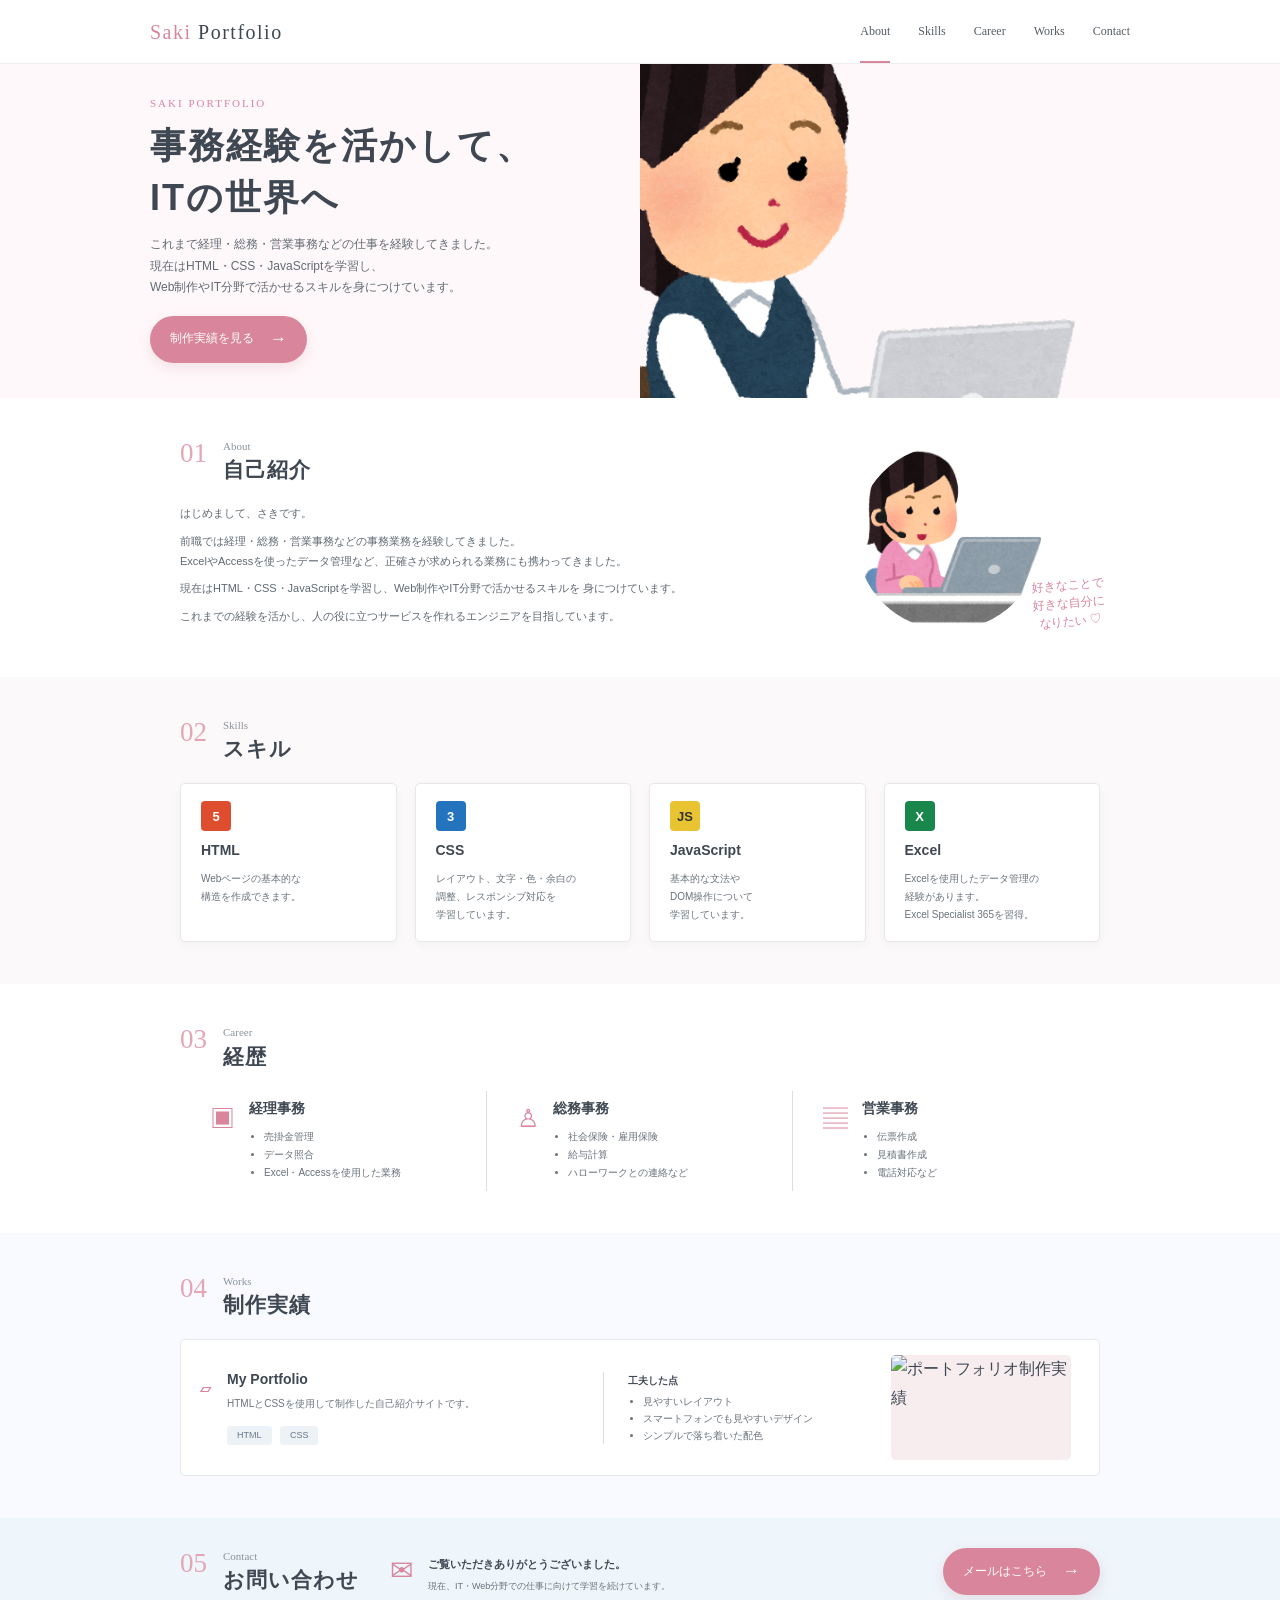
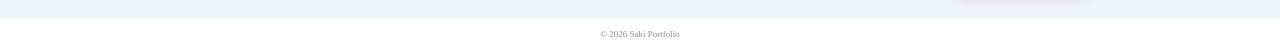
==== index.html @ 509fdba1 "Add files via upload" ====
<!DOCTYPE html>
<html lang="ja">
<head>
  <meta charset="UTF-8">
  <meta name="viewport" content="width=device-width, initial-scale=1.0">
  <title>Saki Portfolio</title>
  <link rel="stylesheet" href="style.css">
</head>

<body>
  <header class="header">
    <div class="header-inner">
      <a class="logo" href="#about">Saki <span>Portfolio</span></a>

      <nav class="nav">
        <a class="active" href="#about">About</a>
        <a href="#skills">Skills</a>
        <a href="#career">Career</a>
        <a href="#works">Works</a>
        <a href="#contact">Contact</a>
      </nav>
    </div>
  </header>

  <main>
    <!-- Hero -->
    <section class="hero" id="about">
      <div class="hero-inner">
        <div class="hero-text">
          <p class="eyebrow">SAKI PORTFOLIO</p>
          <h1>事務経験を活かして、<br>ITの世界へ</h1>
          <p class="lead">
            これまで経理・総務・営業事務などの仕事を経験してきました。<br>
            現在はHTML・CSS・JavaScriptを学習し、<br>
            Web制作やIT分野で活かせるスキルを身につけています。
          </p>
          <a class="button" href="#works">制作実績を見る <span>→</span></a>
        </div>

        <div class="hero-image">
          <img src="working.png" alt="働く女性.png">
        </div>
      </div>
    </section>

    <!-- About -->
    <section class="section about">
      <div class="section-inner about-grid">
        <div>
          <div class="section-heading">
            <span class="number">01</span>
            <div>
              <p>About</p>
              <h2>自己紹介</h2>
            </div>
          </div>

          <div class="about-text">
            <p>はじめまして、さきです。</p>
            <p>
              前職では経理・総務・営業事務などの事務業務を経験してきました。<br>
              ExcelやAccessを使ったデータ管理など、正確さが求められる業務にも携わってきました。
            </p>
            <p>
              現在はHTML・CSS・JavaScriptを学習し、Web制作やIT分野で活かせるスキルを
              身につけています。
            </p>
            <p>
              これまでの経験を活かし、人の役に立つサービスを作れるエンジニアを目指しています。
            </p>
          </div>
        </div>

        <div class="profile">
          <img src="working2.png" alt="プロフィールイメージ">
          <p class="hand-note">好きなことで<br>好きな自分に<br>なりたい ♡</p>
        </div>
      </div>
    </section>

    <!-- Skills -->
    <section class="section skills" id="skills">
      <div class="section-inner">
        <div class="section-heading">
          <span class="number">02</span>
          <div>
            <p>Skills</p>
            <h2>スキル</h2>
          </div>
        </div>

        <div class="skill-grid">
          <article class="skill-card">
            <div class="skill-icon html">5</div>
            <h3>HTML</h3>
            <p>Webページの基本的な<br>構造を作成できます。</p>
          </article>

          <article class="skill-card">
            <div class="skill-icon css">3</div>
            <h3>CSS</h3>
            <p>レイアウト、文字・色・余白の<br>調整、レスポンシブ対応を<br>学習しています。</p>
          </article>

          <article class="skill-card">
            <div class="skill-icon js">JS</div>
            <h3>JavaScript</h3>
            <p>基本的な文法や<br>DOM操作について<br>学習しています。</p>
          </article>

          <article class="skill-card">
            <div class="skill-icon excel">X</div>
            <h3>Excel</h3>
            <p>Excelを使用したデータ管理の<br>経験があります。<br>Excel Specialist 365を習得。</p>
          </article>
        </div>
      </div>
    </section>

    <!-- Career -->
    <section class="section career" id="career">
      <div class="section-inner">
        <div class="section-heading">
          <span class="number">03</span>
          <div>
            <p>Career</p>
            <h2>経歴</h2>
          </div>
        </div>

        <div class="career-grid">
          <article class="career-item">
            <div class="career-icon">▣</div>
            <div>
              <h3>経理事務</h3>
              <ul>
                <li>売掛金管理</li>
                <li>データ照合</li>
                <li>Excel・Accessを使用した業務</li>
              </ul>
            </div>
          </article>

          <article class="career-item">
            <div class="career-icon">♙</div>
            <div>
              <h3>総務事務</h3>
              <ul>
                <li>社会保険・雇用保険</li>
                <li>給与計算</li>
                <li>ハローワークとの連絡など</li>
              </ul>
            </div>
          </article>

          <article class="career-item">
            <div class="career-icon">▤</div>
            <div>
              <h3>営業事務</h3>
              <ul>
                <li>伝票作成</li>
                <li>見積書作成</li>
                <li>電話対応など</li>
              </ul>
            </div>
          </article>
        </div>
      </div>
    </section>

    <!-- Works -->
    <section class="section works" id="works">
      <div class="section-inner">
        <div class="section-heading">
          <span class="number">04</span>
          <div>
            <p>Works</p>
            <h2>制作実績</h2>
          </div>
        </div>

        <div class="work-card">
          <div class="work-info">
            <div class="work-icon">▱</div>
            <div>
              <h3>My Portfolio</h3>
              <p>HTMLとCSSを使用して制作した自己紹介サイトです。</p>
              <div class="tags">
                <span>HTML</span>
                <span>CSS</span>
              </div>
            </div>
          </div>

          <div class="work-point">
            <h4>工夫した点</h4>
            <ul>
              <li>見やすいレイアウト</li>
              <li>スマートフォンでも見やすいデザイン</li>
              <li>シンプルで落ち着いた配色</li>
            </ul>
          </div>

          <img class="work-thumb" src="work-reference.jpg" alt="ポートフォリオ制作実績">
        </div>
      </div>
    </section>

    <!-- Contact -->
    <section class="contact" id="contact">
      <div class="section-inner contact-inner">
        <div class="section-heading">
          <span class="number">05</span>
          <div>
            <p>Contact</p>
            <h2>お問い合わせ</h2>
          </div>
        </div>

        <div class="contact-message">
          <div class="mail-icon">✉</div>
          <div>
            <strong>ご覧いただきありがとうございました。</strong>
            <p>現在、IT・Web分野での仕事に向けて学習を続けています。</p>
          </div>
        </div>

        <a class="button" href="mailto:example@example.com">メールはこちら <span>→</span></a>
      </div>
    </section>
  </main>

  <footer>
    © 2026 Saki Portfolio
  </footer>
</body>
</html>
---- style.css ----
@charset "UTF-8";

:root {
  --pink: #d9869c;
  --pink-light: #f8e9ee;
  --text: #3f4852;
  --muted: #77808a;
  --line: #e9e7e8;
  --blue-bg: #f1f6fb;
  --section-bg: #fcfafb;
}

* {
  box-sizing: border-box;
}

html {
  scroll-behavior: smooth;
}

body {
  margin: 0;
  color: var(--text);
  font-family: "Hiragino Kaku Gothic ProN", "Yu Gothic", Meiryo, sans-serif;
  line-height: 1.8;
  background: #fff;
}

img {
  max-width: 100%;
  display: block;
}

a {
  color: inherit;
  text-decoration: none;
}

.header {
  position: sticky;
  top: 0;
  z-index: 10;
  height: 64px;
  background: rgba(255,255,255,.96);
  border-bottom: 1px solid #eee;
}

.header-inner {
  width: min(980px, 90%);
  height: 100%;
  margin: auto;
  display: flex;
  align-items: center;
  justify-content: space-between;
}

.logo {
  font-family: Georgia, serif;
  font-size: 20px;
  letter-spacing: 1.5px;
  color: var(--pink);
}

.logo span {
  color: #3f4852;
}

.nav {
  display: flex;
  gap: 28px;
  height: 100%;
  align-items: center;
}

.nav a {
  position: relative;
  font-family: Georgia, serif;
  font-size: 12px;
  color: #555d65;
}

.nav a.active::after,
.nav a:hover::after {
  content: "";
  position: absolute;
  left: 0;
  right: 0;
  bottom: -21px;
  height: 2px;
  background: var(--pink);
}

.hero {
  background: #fff8fa;
}

.hero-inner {
  width: min(980px, 90%);
  min-height: 270px;
  margin: auto;
  display: grid;
  grid-template-columns: 1fr 1fr;
  align-items: stretch;
}

.hero-text {
  padding: 30px 20px 35px 0;
  position: relative;
  z-index: 1;
}

.eyebrow {
  margin: 0 0 6px;
  color: var(--pink);
  font-family: Georgia, serif;
  font-size: 11px;
  letter-spacing: 2px;
}

.hero h1 {
  margin: 0 0 10px;
  font-size: clamp(27px, 3vw, 36px);
  line-height: 1.45;
  letter-spacing: 2px;
  font-weight: 600;
}

.lead {
  margin: 0 0 17px;
  font-size: 12px;
  color: #626b74;
}

.button {
  display: inline-flex;
  align-items: center;
  gap: 16px;
  padding: 8px 20px;
  border-radius: 30px;
  background: var(--pink);
  color: #fff;
  font-size: 12px;
  transition: .25s;
  box-shadow: 0 5px 14px rgba(190, 120, 140, .18);
}

.button:hover {
  transform: translateY(-2px);
  opacity: .9;
}

.button span {
  font-size: 17px;
}

.hero-image {
  overflow: hidden;
}

.hero-image img {
  width: 100%;
  height: 100%;
  object-fit: cover;
  object-position: center;
}

.section {
  padding: 42px 0;
}

.section-inner {
  width: min(920px, 88%);
  margin: auto;
}

.about-grid {
  display: grid;
  grid-template-columns: 1.5fr .8fr;
  gap: 50px;
  align-items: center;
}

.section-heading {
  display: flex;
  gap: 16px;
  align-items: flex-start;
  margin-bottom: 22px;
}

.section-heading .number {
  color: #e4a5b5;
  font-family: Georgia, serif;
  font-size: 27px;
  line-height: 1;
}

.section-heading p {
  margin: 0;
  color: #8a939b;
  font-family: Georgia, serif;
  font-size: 11px;
  line-height: 1.2;
}

.section-heading h2 {
  margin: 4px 0 0;
  font-size: 21px;
  letter-spacing: 1px;
  line-height: 1.2;
}

.about-text {
  font-size: 11px;
  color: #606972;
}

.about-text p {
  margin: 0 0 8px;
}

.profile {
  position: relative;
  text-align: center;
}

.profile img {
  width: 185px;
  height: 185px;
  margin: auto;
  border-radius: 50%;
  object-fit: cover;
}

.hand-note {
  position: absolute;
  right: -5px;
  bottom: -12px;
  color: var(--pink);
  font-family: "Comic Sans MS", cursive;
  font-size: 12px;
  line-height: 1.5;
  transform: rotate(-5deg);
}

.skills {
  background: #fcf9fa;
}

.skill-grid {
  display: grid;
  grid-template-columns: repeat(4, 1fr);
  gap: 18px;
}

.skill-card {
  min-height: 150px;
  padding: 17px 20px;
  background: #fff;
  border: 1px solid #e8e8e8;
  border-radius: 5px;
  box-shadow: 0 3px 10px rgba(50, 50, 50, .04);
}

.skill-icon {
  width: 30px;
  height: 30px;
  display: grid;
  place-items: center;
  border-radius: 4px;
  margin-bottom: 7px;
  font-weight: bold;
  font-size: 13px;
  color: #fff;
}

.skill-icon.html { background: #df4d2f; }
.skill-icon.css { background: #2474bd; }
.skill-icon.js { background: #e8c432; color: #333; }
.skill-icon.excel { background: #19864b; }

.skill-card h3 {
  margin: 0 0 7px;
  font-size: 14px;
}

.skill-card p {
  margin: 0;
  color: #69727a;
  font-size: 10px;
  line-height: 1.8;
}

.career-grid {
  display: grid;
  grid-template-columns: repeat(3, 1fr);
}

.career-item {
  min-height: 100px;
  padding: 5px 30px;
  display: flex;
  gap: 14px;
  border-right: 1px solid #ddd;
}

.career-item:last-child {
  border-right: none;
}

.career-icon {
  color: var(--pink);
  font-size: 25px;
}

.career-item h3 {
  margin: 0 0 7px;
  font-size: 14px;
}

.career-item ul {
  margin: 0;
  padding-left: 15px;
  color: #68717a;
  font-size: 10px;
  line-height: 1.8;
}

.works {
  background: #f8faff;
}

.work-card {
  min-height: 120px;
  display: grid;
  grid-template-columns: 1.15fr .8fr 190px;
  gap: 24px;
  align-items: center;
  padding: 15px 18px;
  background: #fff;
  border: 1px solid #e6e9ed;
  border-radius: 5px;
}

.work-info {
  display: flex;
  gap: 14px;
}

.work-icon {
  color: var(--pink);
  font-size: 27px;
}

.work-info h3 {
  margin: 0 0 3px;
  font-size: 14px;
}

.work-info p,
.work-point h4,
.work-point ul {
  font-size: 10px;
}

.work-info p {
  margin: 0 0 6px;
  color: #6c747d;
}

.tags span {
  display: inline-block;
  padding: 1px 10px;
  margin-right: 4px;
  border-radius: 3px;
  background: #edf2f7;
  color: #687786;
  font-size: 9px;
}

.work-point {
  border-left: 1px solid #ddd;
  padding-left: 24px;
}

.work-point h4 {
  margin: 0;
}

.work-point ul {
  margin: 3px 0 0;
  padding-left: 15px;
  color: #69727a;
  line-height: 1.7;
}

.work-thumb {
  width: 180px;
  height: 105px;
  object-fit: cover;
  border-radius: 5px;
  background: #f7edef;
}

.contact {
  padding: 28px 0 22px;
  background: #eef5fb;
}

.contact-inner {
  display: grid;
  grid-template-columns: 190px 1fr auto;
  align-items: center;
  gap: 20px;
}

.contact .section-heading {
  margin: 0;
}

.contact-message {
  display: flex;
  gap: 15px;
  align-items: center;
}

.mail-icon {
  color: var(--pink);
  font-size: 28px;
}

.contact-message strong {
  font-size: 11px;
}

.contact-message p {
  margin: 0;
  color: #68727c;
  font-size: 9px;
}

footer {
  padding: 7px;
  text-align: center;
  font-family: Georgia, serif;
  color: #858b91;
  font-size: 9px;
}

/* Smartphone */
@media (max-width: 760px) {
  .header {
    height: auto;
    position: relative;
  }

  .header-inner {
    flex-direction: column;
    padding: 14px 0 10px;
    gap: 10px;
  }

  .nav {
    gap: 15px;
    flex-wrap: wrap;
    justify-content: center;
  }

  .nav a.active::after,
  .nav a:hover::after {
    bottom: -5px;
  }

  .hero-inner {
    grid-template-columns: 1fr;
  }

  .hero-text {
    padding: 35px 0;
  }

  .hero-image {
    height: 190px;
  }

  .about-grid {
    grid-template-columns: 1fr;
  }

  .profile {
    margin-top: 10px;
  }

  .skill-grid {
    grid-template-columns: 1fr 1fr;
  }

  .career-grid {
    grid-template-columns: 1fr;
  }

  .career-item {
    border-right: 0;
    border-bottom: 1px solid #ddd;
    padding: 18px 0;
  }

  .career-item:last-child {
    border-bottom: 0;
  }

  .work-card {
    grid-template-columns: 1fr;
  }

  .work-point {
    border-left: 0;
    border-top: 1px solid #ddd;
    padding: 14px 0 0;
  }

  .work-thumb {
    width: 100%;
    height: 160px;
  }

  .contact-inner {
    grid-template-columns: 1fr;
  }

  .contact-inner .button {
    justify-self: start;
  }
}

@media (max-width: 450px) {
  .skill-grid {
    grid-template-columns: 1fr;
  }

  .hero h1 {
    font-size: 27px;
  }

  .lead {
    font-size: 11px;
  }
}
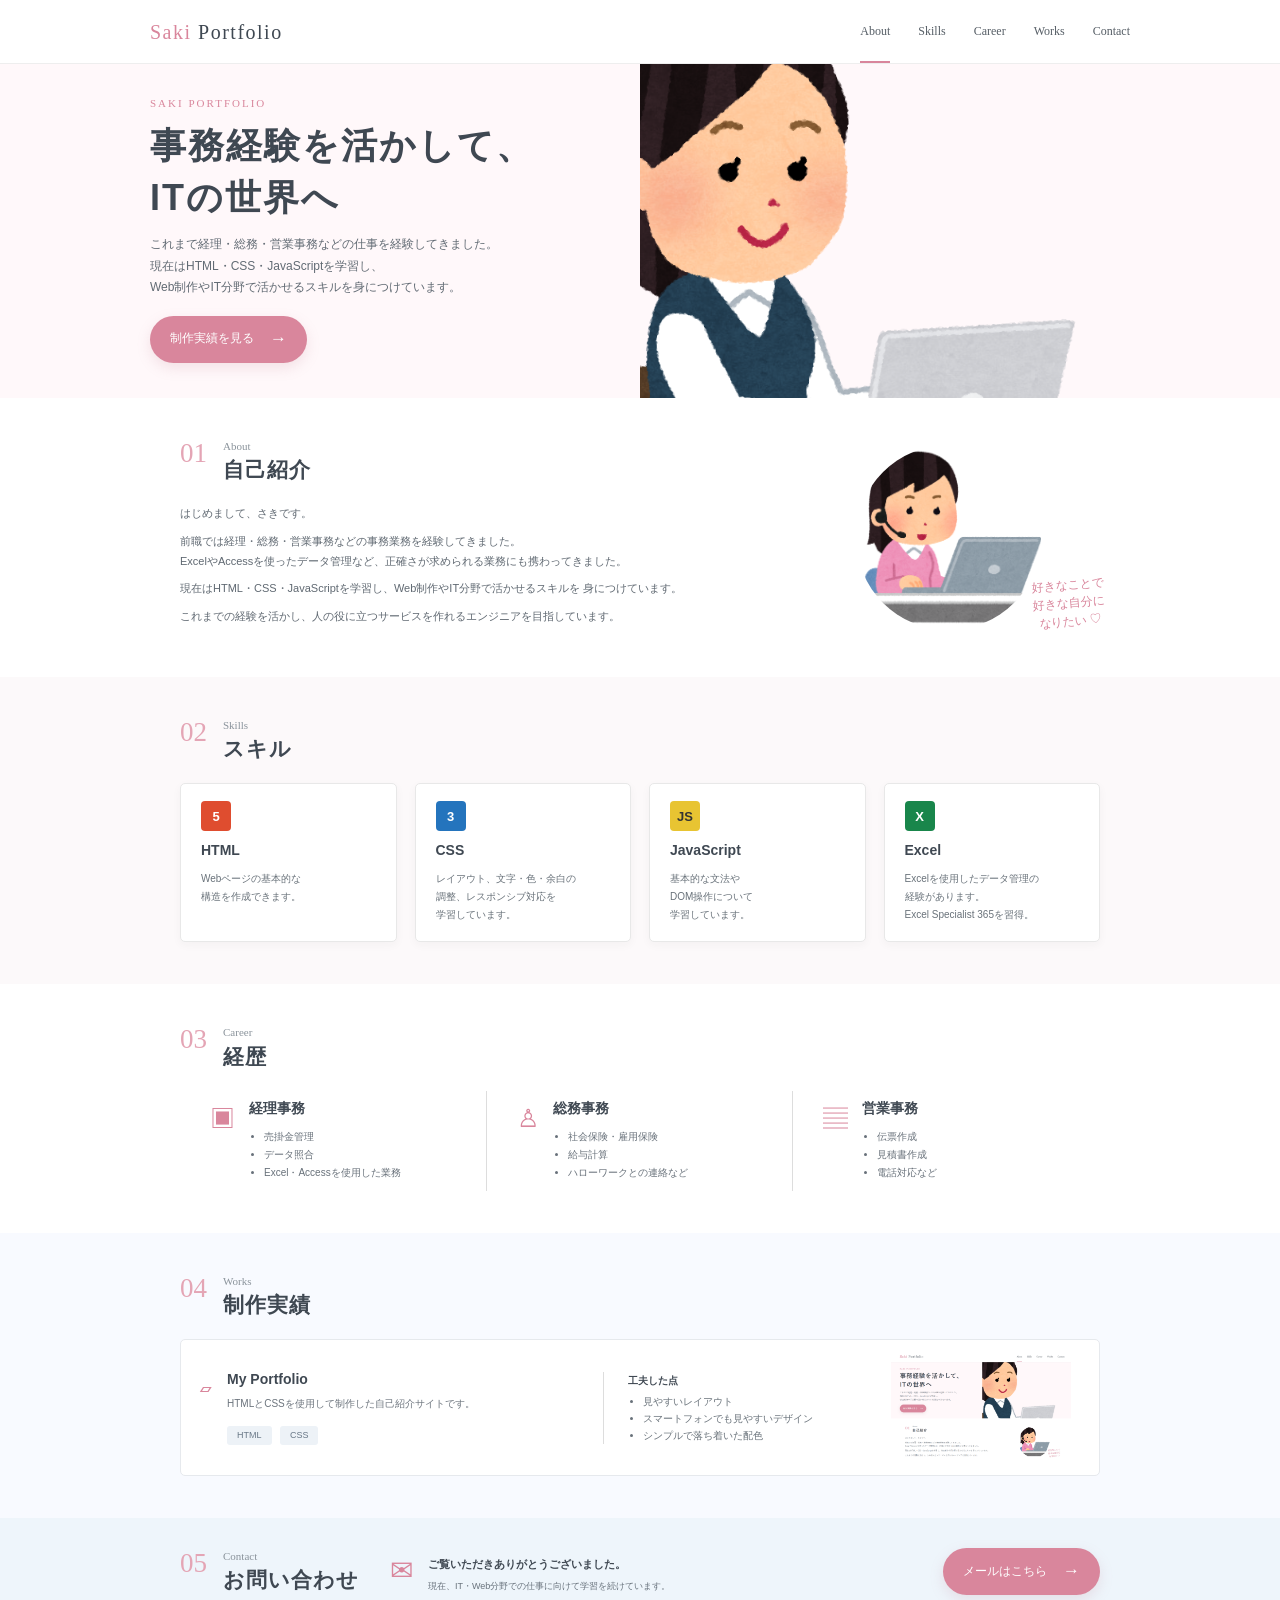
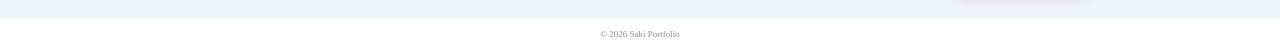
==== commit 4be17e0d: "Fix HTML structure and formatting issues" ====
--- a/index.html
+++ b/index.html
@@ -201,7 +201,7 @@
             </ul>
           </div>
 
-          <img class="work-thumb" src="work-reference.jpg" alt="ポートフォリオ制作実績">
+          <img class="work-thumb" src="working3.png" alt="ポートフォリオ制作実績">
         </div>
       </div>
     </section>
@@ -234,4 +234,4 @@
     © 2026 Saki Portfolio
   </footer>
 </body>
-</html>+</html>
